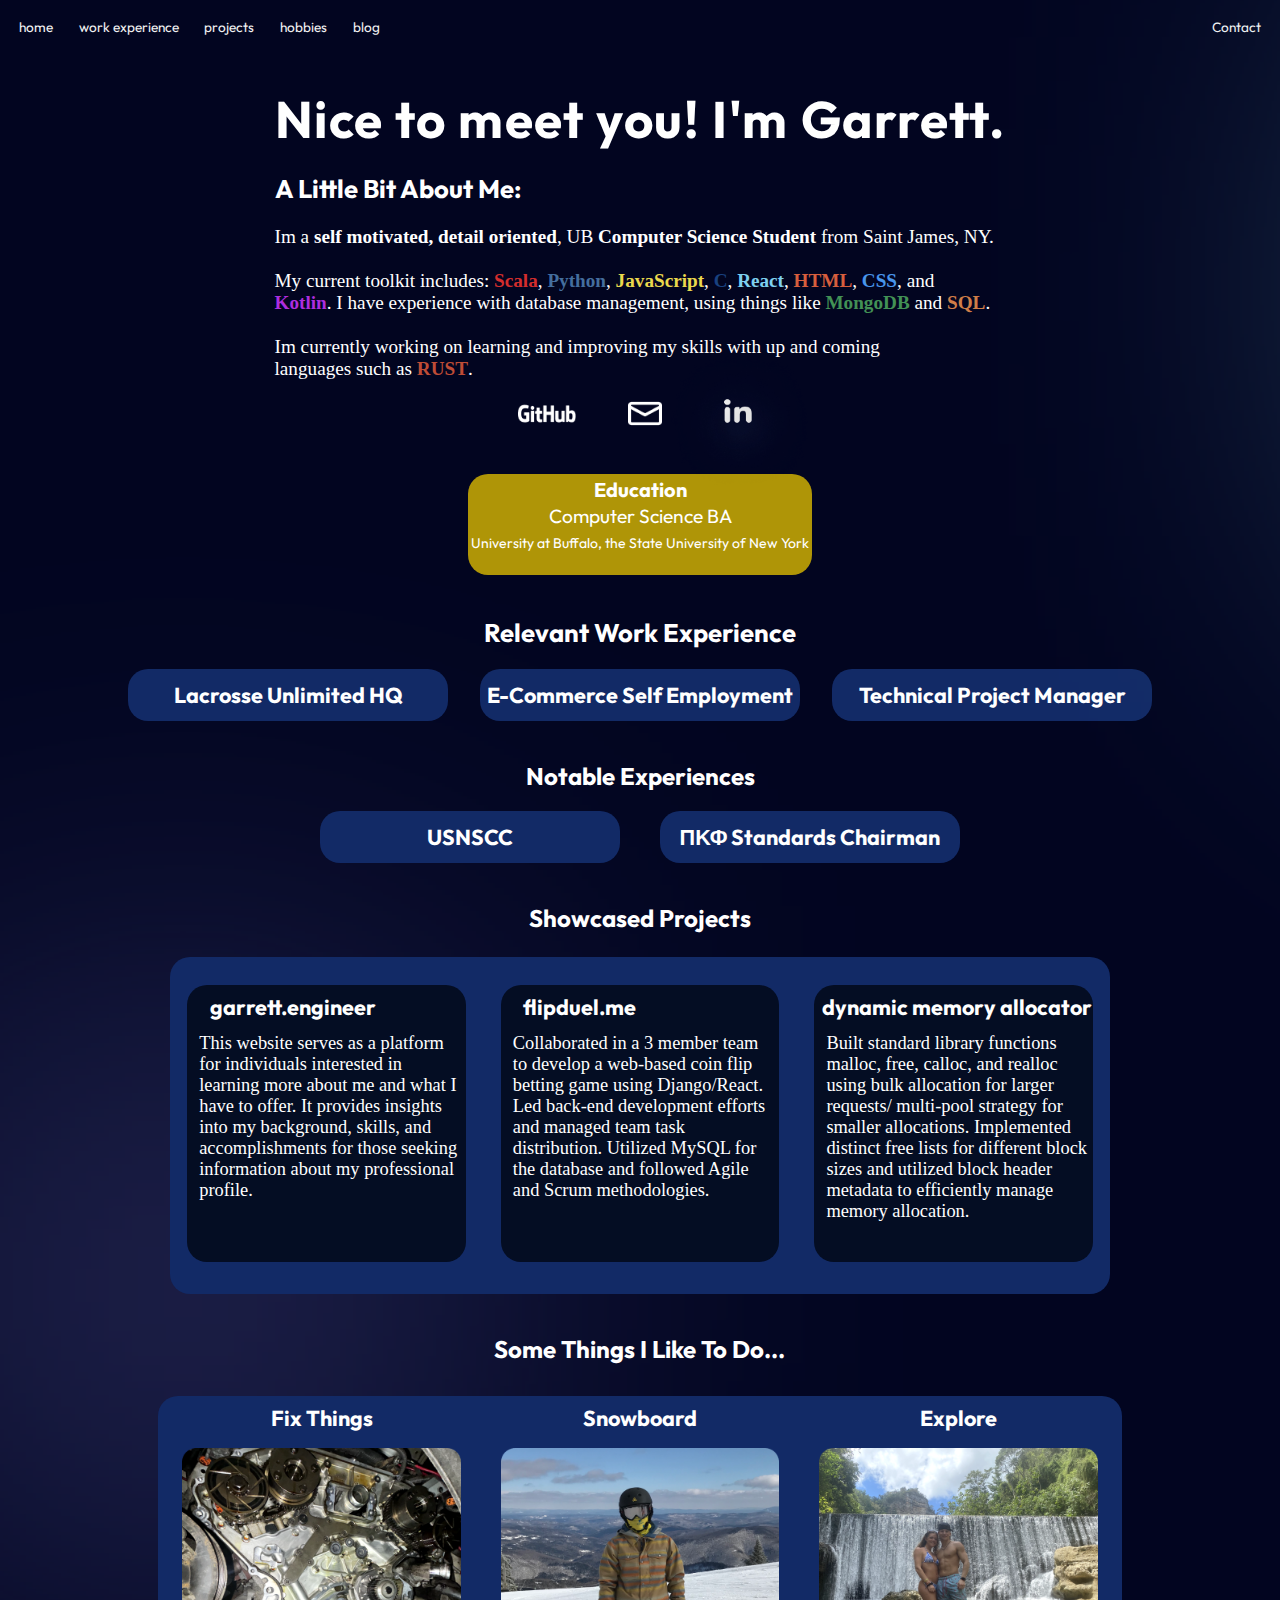
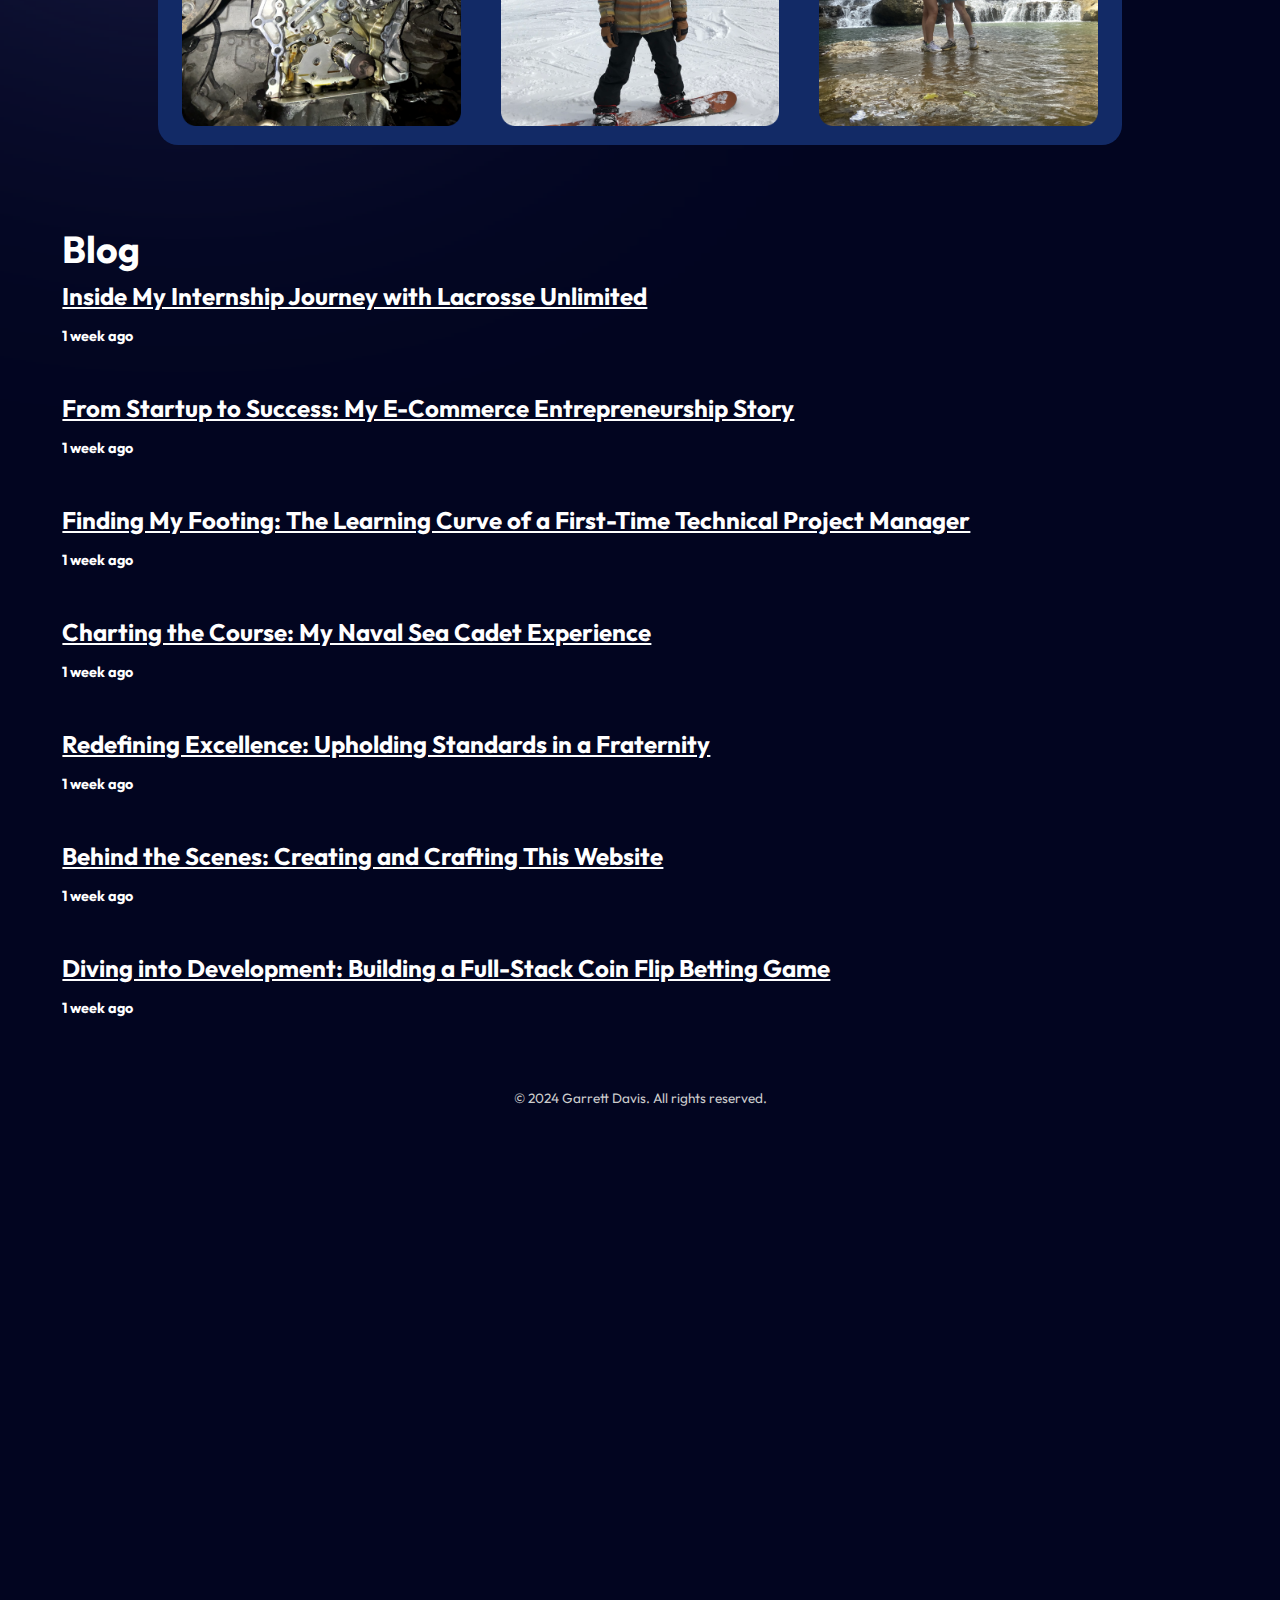
==== index.html @ 50f81adb "Adding Website Files" ====
<!DOCTYPE html>
<html lang="en">

<head>
    <meta name="viewport" content="width=device-width, initial-scale=1.0">
    <title>Garrett Davis's Personal Website</title>
    <link rel="stylesheet" href="app.css">
    <meta charset="UTF-8">

    <style>
        @import url('https://fonts.googleapis.com/css2?family=Outfit:wght@100..900&display=swap');
        </style>


</head>

<body>

    <!-- top nav bar -->
    <div class="topnav">
    <a href="#home">home</a>
    <a href="#workexperience">work experience</a>
    <a href="#projects">projects</a>
    <a href="#hobbies">hobbies</a>
    <a href="#blog">blog</a>
    <a href="#contact">Contact</a>
  </div>

    <div id = "home" class="heading-container">
        <h1>Nice to meet you! I'm Garrett.</h1>
        <h2>A Little Bit About Me:</h2>
        <h3>Im a <strong>self motivated, detail oriented</strong>, UB <strong>Computer Science Student</strong> from Saint James, NY.<br /><br />
            
            My current toolkit includes: <scala>Scala</scala>, <python>Python</python>, <javascript>JavaScript</javascript>, <C>C</C>, <react>React</react>, <htm>HTML</htm>, <css>CSS</css>, and<br />
            <kotlin>Kotlin</kotlin>. I have experience with database management, using things like <mongo>MongoDB</mongo> and <sql>SQL</sql>.<br /><br />
            Im currently working on learning and improving my skills with up and coming<br />
            languages such as <rust>RUST</rust>.
        </h3>
    </div>

 <div class="logo-container">
        <a href="https://github.com/garrett0524" target="_blank">
            <img src="images/logos/logo-github.png" alt="Logo" class="logo1">
        </a>
             
        <a href="mailto:garrettpdavis@yahoo.com">
            <img src="images/logos/mail.png" alt="Logo" class="logo2">
        </a>
        <a href="https://www.linkedin.com/in/garrett-davis-30b388271/" target="_blank">
            <img src="images/logos/in.png" alt="Logo" class="logo3">
        </a>
            
    </div>
      

    <div class="education-container">
        <div class="education-shape"></div>
        <div class="education-title">Education</div>
        <div class ="degree">Computer Science BA</div>
        <div class = "university">University at Buffalo, the State University of New York</div>
    </div>
      

    <div id="workexperience" class="work-experience-container">
        <div class="experience-label">Relevant Work Experience</div>
        <div class ="three-shapes">
            <div class="experience-shape">
                <div class="experience-label1">Lacrosse Unlimited HQ</div>
            </div> 
            <div class="experience-shape">
                <div class="experience-label2">E-Commerce Self Employment</div>
            </div>
            <div class="experience-shape">
                <div class="experience-label3">Technical Project Manager</div>
            </div>
        </div>

    </div>

   

    <div class = "notable-experiences-container">
        <div class="notable-label">Notable Experiences</div>
        <div class ="two-shapes">
            <div class="notable-shape">
                <div class="notable-label1">USNSCC</div>
            </div> 
            <div class="notable-shape">
                <div class="notable-label2">ΠΚΦ Standards Chairman</div>
            </div>
        </div>
        </div>
    </div>


    <div id= "projects" class = "showcased-projects-container">
        <div class="showcase-label">Showcased Projects</div>
        <div class="showcase-shape"> 
            <div class="project-shape">
                <div class = "project-label1">garrett.engineer</div>
                <div class = "project-desc1">This website serves as a platform for individuals interested in learning more about me and what I have to offer. It provides insights into my background, skills, and accomplishments for those seeking information about my professional profile.</div>
            </div>
            <div class="project-shape">
                <div class = "project-label2">flipduel.me</div>
                <div class = "project-desc2">Collaborated in a 3 member team to develop a web-based coin flip betting game using Django/React. Led back-end development efforts and managed team task distribution. Utilized MySQL for the database and followed Agile and Scrum methodologies.</div>

            </div>
            <div class="project-shape">
                <div class = "project-label3">dynamic memory allocator</div>
                <div class = "project-desc3">Built standard library functions malloc, free, calloc, and realloc using bulk allocation for larger requests/ multi-pool strategy for smaller allocations. Implemented distinct free lists for different block sizes and utilized block header metadata to efficiently manage memory allocation.</div>

            </div>
        </div>
    </div>
    



    <div id= "hobbies" class = "showcased-hobbies-container">
        <div class="hobbies-title">Some Things I Like To Do...</div>
        <div class="hobbies-shape"> 

            <div class = "hobby-container">
                <div class="hobbies-label">Fix Things</div>
                <img src="images/hobbies/Motor Pic.png" alt="Image" class="image1">
            </div>

            <div class = "hobby-container">
                <div class="hobbies-label">Snowboard</div>
                <img src="images/hobbies/Snowboard Pic.png" alt="Image" class="image2">
            </div>

            <div class = "hobby-container">
                <div class="hobbies-label">Explore</div>
                <img src="images/hobbies/waterfall pic.png" alt="Image" class="image3">
            </div>
        
        </div>
    </div>

    

    <div id = "blog" class = "blog-container">
        <div class="blog-title">Blog</div>
        <div class ="blog-posts">

            <a href="blog-posts/post1.html" class="post-link">
                <div class ="post1">
                <h4 class="post1-title">Inside My Internship Journey with Lacrosse Unlimited</h4>
                <h5 class="post1-date">1 week ago</h5>
            </div>
            </a>
            
            <a href="blog-posts/post2.html" class="post-link">
            <div class ="post2">
                <h4 class="post2-title">From Startup to Success: My E-Commerce Entrepreneurship Story</h4>
                <h5 class="post2-date">1 week ago</h5>
            </div>
            </a>    

            <a href="blog-posts/post3.html" class="post-link">
            <div class ="post3">
                <h4 class="post3-title">Finding My Footing: The Learning Curve of a First-Time Technical Project Manager</h4>
                <h5 class="post3-date">1 week ago</h5>
            </div>
            </a>

            <a href="blog-posts/post4.html" class="post-link">
            <div class ="post4">
                <h4 class="post4-title">Charting the Course: My Naval Sea Cadet Experience</h4>
                <h5 class="post4-date">1 week ago</h5>
            </div>
            </a>

            <a href="blog-posts/post5.html" class="post-link">
            <div class ="post5">
                <h4 class="post5-title">Redefining Excellence: Upholding Standards in a Fraternity</h4>
                <h5 class="post5-date">1 week ago</h5>
            </div>
            </a>

            <a href="blog-posts/post6.html" class="post-link">
            <div class ="post6">
                <h4 class="post6-title">Behind the Scenes: Creating and Crafting This Website</h4>
                <h5 class="post6-date">1 week ago</h5>
            </div>
            </a>

            <a href="blog-posts/post7.html" class="post-link">
            <div class ="post7">
                <h4 class="post7-title">Diving into Development: Building a Full-Stack Coin Flip Betting Game</h4>
                <h5 class="post7-date">1 week ago</h5>
            </div>
            </a>

        </div>
    </div>
    <footer class="footer">
        <p>&copy; 2024 Garrett Davis. All rights reserved.</p>
    </footer>
</body>


<div class="ellipse1"></div>
<div class="ellipse2"></div>
<!-- <div class="ellipse3"></div> -->
 

</html>
---- app.css ----
/* Define custom font */
/* @font-face {
    font-family: 'Outfit';
    src: url('Outfit/Outfit-VariableFont_wght.ttf') format('truetype');
    font-style: normal;
} */
html {
    scroll-behavior: smooth; /* Smooth scrolling behavior */
}



/* General styling for the entire body */
body {
    zoom: 80%;
    background-color: #020520;
    font-family: "Outfit", sans-serif;
    overflow-x: hidden; /* Prevent horizontal scrolling */
    max-width: 100%;
}

.topnav{
    background-color: #020520;
    overflow: hidden;
    /* position: fixed; Fixes the navbar at the top */
    top: 0; /* Aligns the navbar to the top of the viewport */
    width: 100%; /* Makes the navbar span the full width of the viewport */
    z-index: 1000; /* Ensures the navbar is above other elements */
    max-width: 100%;

}

/* Styling for navigation links inside the top nav bar (anchor links)*/
.topnav a {
    float: left;
    color: #f2f2f2;
    padding: 14px 16px;
    text-decoration: none;
    font-size: 17px;
    max-width: 100%;

}

.topnav a:hover {
    background-color: #ddd;
    color: black;
}


.topnav a:last-child {
    float: right; /* Override float:left for the last child (contact link) */
    margin-left: auto; /* Push the last child to the right edge */
}


.heading-container {
    max-width: 100%;

    width: fit-content;
    margin: 0 auto;
    align-items: center;
    color: white;
    text-align: center; /* Center align the text inside the container */
    padding-top: 50px; /* Adjust as needed */
    padding-bottom: 50px; /* Adjust as needed */


}

/* Styling for the main heading (Nice to meet you, I'm Garrett) */
h1 {
    font-size: 4em;
    font-weight: bold;
    letter-spacing: 2px;
    margin: 0; /* Remove default margin */
    max-width: 100%;

}

h2 {
    font-size: 2em;
    letter-spacing: 0px;
    text-align: left; /*Align the text of h2 to the left*/
    max-width: 100%;

}

h3{
    text-align: left; /* Align the text of h2 to the left */
    font-family: "Roboto";
    font-weight: 400;
    font-size: 24px;
    max-width: 100%;


}


scala {
    font-weight: bold;
    color: rgb(212, 45, 45);

}

python {
    font-weight: bold;
    color: #446E9E
}

javascript {
    font-weight: bold;
    color: #EBD94D;
}

c {
    font-weight: bold;
    color: #19417F;
}

react {
    font-weight: bold;
    color: #7ED0EF;
}

htm {
    font-weight: bold;
    color: #D65E3D;
}

css {
    font-weight: bold;
    color: #4895EC;
}

kotlin {
    font-weight: bold;
    color: #AD2EDE;
}

mongo {
    font-weight: bold;
    color: #429155;
}

sql {
    font-weight: bold;
    color: #D07E48;
}

rust {
    font-weight: bold;
    color: #BE4C36;
}

.ellipse1 {
    width: 658px;
    height: 639px;
    position: absolute;
    top: 38.31px;
    left: 1839.5px;
    border-radius: 1%;
    opacity: 50%;
    background-color: #8CE5FE; /* Opacity: 50% */
    filter: blur(300px); /* Gaussian blur with Blur: 300 */
    mix-blend-mode: pass-through; /* Layer mode: Pass through */
    
}


.ellipse2 {
    width: 658px;
    height: 639px;
    position: absolute;
    top: 1287px;
    left: -100px;
    border-radius: 1%;
    opacity: 60%;
    background-color: #7D7ED799; /* Opacity: 50% */
    filter: blur(300px); /* Gaussian blur with Blur: 300 */
    mix-blend-mode: pass-through; /* Layer mode: Pass through */
    z-index: -1;
}

.ellipse3 {
    width: 658px;
    height: 639px;
    position: fixed;
    top: 1056.5px;
    left: 594.17px;
    border-radius: 1%;
    opacity: 50%;
    background-color: #8CE5FE; /* Opacity: 50% */
    filter: blur(300px); /* Gaussian blur with Blur: 300 */

}


.logo-container{
    display: flex;
    justify-content: center;
    align-items: center;
    margin-top: -145px;
    max-width: 100%;



}
.logo1{
    /* position: absolute; */
    width:73px;
    height: 29px;
    margin-left: 85px;
    /* top: 510px;
    left: 613px; */
    
}

.logo2{
    /* position: absolute; */
    width:43px;
    height: 39px;
    /* top: 505px;*/
    margin-left: 65px;
}

.logo3{
    /* position: absolute; */
    width:220px;
    height: 210px;
    margin-top: 15px;
    margin-left: -10px;
}

.education-container{
    max-width: 100%;
}
.education-shape{
    width:430px;
    height:126px;
    background:#AF9507;
    margin: 0 auto;
    margin-top: -40px;
    border-radius: 25px; 
}


.education-title{
    font-family: "Outfit", sans-serif;
    font-weight: bold;
    font-size: 25px;
    color: white;
    text-align: center; /* Center align the text inside the container */
    margin-top: -123px;


}

.degree{
    font-family: "Outfit", sans-serif;
    font-size: 24px;
    color: white;
    text-align: center; 
    font-weight: normal;
    margin-top: 3px;

}

.university{
    font-family: "Outfit", sans-serif;
    font-size: 17.5px;
    color: white;
    text-align: center; 
    margin-top: 7px;
    font-weight: normal;

}

.work-experience-container{

    margin-top: 80px;

    text-align: center; /* Center align the text inside the container */

    margin-left: auto;
    margin-right: auto;
    width: fit-content;
    max-width: 100%;

}


.experience-label{
    font-family: "Outfit", sans-serif;
    font-size: 2rem;
    color: white;
    font-weight: bold;
}

.three-shapes{
    display: flex;
    justify-content: space-around;
    gap:40px;

}

.experience-shape{

    width:400px;
    height:65px;
    background:#122A66;
    margin: 0 auto;
    margin-top: 25px;
    border-radius: 25px; 
}

.experience-label1,.experience-label2,.experience-label3{
    display: flex; /* Arrange names horizontally */
    justify-content: space-around; /* Distribute names evenly within the container */
    font-family: "Outfit", sans-serif;
    font-size: 27px;
    color: white;
    font-weight: bold;
    margin-top: 15px;

}


.notable-experiences-container{
    max-width: 100%;

    margin-top: 50px;
    text-align: center; /* Center align the text inside the container */
    margin-left: auto;
    margin-right: auto;
    width: fit-content;
}

.notable-label{
    font-family: "Outfit", sans-serif;
    font-size: 30px;
    color: white;
    font-weight: bold;
}

.two-shapes{
    display: flex;
    justify-content: space-around;
    gap: 50px;
}

.notable-shape{
    width:375px;
    height:65px;
    background:#122A66;
    margin-top: 25px;
    border-radius: 25px; 
}


.notable-label1,.notable-label2{
    display: flex; /* Arrange names horizontally */
    justify-content: space-around; /* Distribute names evenly within the container */
    margin-top: 15px;
    font-weight: bold;
    font-family: "Outfit", sans-serif;
    font-size: 27px;
    color: white;
}   


.showcased-projects-container{
    max-width: 100%;

    margin-top: 50px;
    text-align: center; /* Center align the text inside the container */
    margin-left: auto;
    margin-right: auto;
    width: fit-content;

}

.showcase-label{
    font-family: "Outfit", sans-serif;
    font-size: 30px;
    color: white;
    font-weight: bold;

}


.showcase-shape{
    max-width: 100%;

    display: flex;
    justify-content: space-around;
    width:1176px;
    height:422px;
    background:#122A66;
    margin-top: 30px;
    border-radius: 25px; 


}

.project-shape{
    max-width: 100%;

    width: 348px;
    height: 347px;
    background-color: #040D23;
    border-radius: 25px; 
    margin-top: 35px;

}

/* Project Labels 1&2 */
.project-label1,.project-label2{
    font-family: "Outfit", sans-serif;
    color: white;
    font-size: 27px;
    font-weight: bold;
    float: left;
    margin-left: 28px;
    margin-top: 10px;
    
}

/* Project Labele 3 */

.project-label3{
    font-family: "Outfit", sans-serif;
    color: white;
    font-size: 27px;
    font-weight: bold;
    float: left;
    margin-left: 10px;
    margin-top: 10px;
}




.project-desc1,.project-desc2,.project-desc3{
    display: flex;
    width: 330px;
    font-family: "Roboto";
    color: white;
    font-size: 23px;
    font-weight: normal;
    text-align: left;
    margin-left: 15px;
    margin-top: 60px;



}


.showcased-hobbies-container{
    max-width: 100%;

    margin-top: 50px;
    text-align: center; /* Center align the text inside the container */
    margin-left: auto;
    margin-right: auto;
    width: fit-content;

}


.hobbies-shape{
    margin-top: 40px;
    display: flex;
    padding-left: 30px;
    padding-right: 30px;
    padding-bottom: 20px;
    gap: 50px;
    background:#122A66;
    border-radius: 25px;


}
.hobbies-title{
    font-family: "Outfit", sans-serif;
    font-size: 30px;
    color: white;
    font-weight: bold;

}

.image1,.image2,.image3{
    width:348px;
    height: 347px;
    margin-top: 20px;
}

 .hobbies-label{
    font-family: "Outfit", sans-serif;
    color: white;
    font-size: 27px;
    font-weight: bold;
    margin-top: 10px;
}



.blog-container{
    max-width: 100%;

    text-align: Left; /* Center align the text inside the container */
    margin-top: 100px;
    margin-left: 70px;


}

.blog-title{
    display: flex;
    /* margin-bottom: 25px; */
    font-family: "Outfit", sans-serif;
    font-size: 47px;
    color: white;
    font-weight: bold;
}

.blog-posts{
    display: flex;
    flex-wrap: wrap;
    justify-content: flex-start;
    /* gap:50px; */

}

.post1, .post2, .post3, .post4, .post5, .post6, .post7 {
    flex: 0 0 100%; /* Each post takes up 100% of the width */
}

.post-link {
    text-decoration: none; /* Remove underline from links */
    color: inherit; /* Inherit text color */
    width: 100%; /* Each post takes up 100% width */
    margin-bottom: 20px; /* Add some space between posts */
    display: block; /* Make anchor tag behave as a block element */
}


h4{
    display: flex;
    font-family: "Outfit", sans-serif;
    font-size: 30px;
    color: white;
    font-weight: bold;
    margin-top: 10px;
    text-decoration: underline;
}

h5{
    font-family: "Outfit", sans-serif;
    font-size: 18px;
    color: white;
    margin-top: -20px;

}

.heading-container {
    scroll-margin-top: 20vh; /* Adjust as needed to center vertically */
}

.work-experience-container {
    scroll-margin-top: 20vh; /* Adjust as needed to center vertically */
}
.showcased-projects-container {
    scroll-margin-top: 20vh; /* Adjust as needed to center vertically */
}

.showcased-hobbies-container {
    scroll-margin-top: 20vh; /* Adjust as needed to center vertically */
}
.blog-container {
    scroll-margin-top: 20vh; /* Adjust as needed to center vertically */
}

.footer {
    text-align: center;
    margin-top: 40px;
    font-size: 17px;
    color: #ccc;
}



/* Responsive Design */

@media only screen and (max-width: 600px) {
    .ellipse1, .ellipse2, .ellipse3 {
        display: none; /* Hide ellipses on smaller screens */
    }

    .topnav{
        display: none; /* Hide nav bar on smaller screens */
    }

    h2,h3{
        text-align: center; /*Align the text of h2 to the left*/

    }
    .logo-container{
        margin-top: -120px;
    }

   .three-shapes{
        display: grid; /* Display labels as block elements for stacked layout */
        font-size: 22px; /* Reduce font size for better fit */
        text-align: center; /* Center align labels */
        gap: 0px;
    }

    .two-shapes{
        display: grid; /* Display labels as block elements for stacked layout */
        font-size: 22px; /* Reduce font size for better fit */
        text-align: center; /* Center align labels */
        gap: 0px;
    }
    
    .showcase-shape {
        overflow-x: auto; /* Enable horizontal scrolling */
        -webkit-overflow-scrolling: touch; /* Smooth scrolling on iOS */
        justify-content: flex-start; /* Start projects from left */
        scrollbar-width: thin; /* Show a thin scrollbar */
        scrollbar-color: #fff transparent; /* Customize the scrollbar colors */
    }

    .project-shape {
        max-width: 80%; /* Remove maximum width */
        margin: 0 5px; /* Adjust spacing between projects */
        margin-top: 40px;
        margin-left: 20px;
    }


    .hobbies-shape {
        overflow-x: auto; /* Enable horizontal scrolling */
        -webkit-overflow-scrolling: touch; /* Smooth scrolling on iOS */
        justify-content: flex-start; /* Start projects from left */
        scrollbar-width: thin; /* Show a thin scrollbar */
        scrollbar-color: #fff transparent; /* Customize the scrollbar colors */
    }

    .hobby-container {
        max-width: 80%; /* Remove maximum width */
        margin: 0 5px; /* Adjust spacing between projects */
        margin-top: 10px;
        margin-left: 0px;
    }

    .blog-container{
        margin-left: 10px;
    }


  


    
}
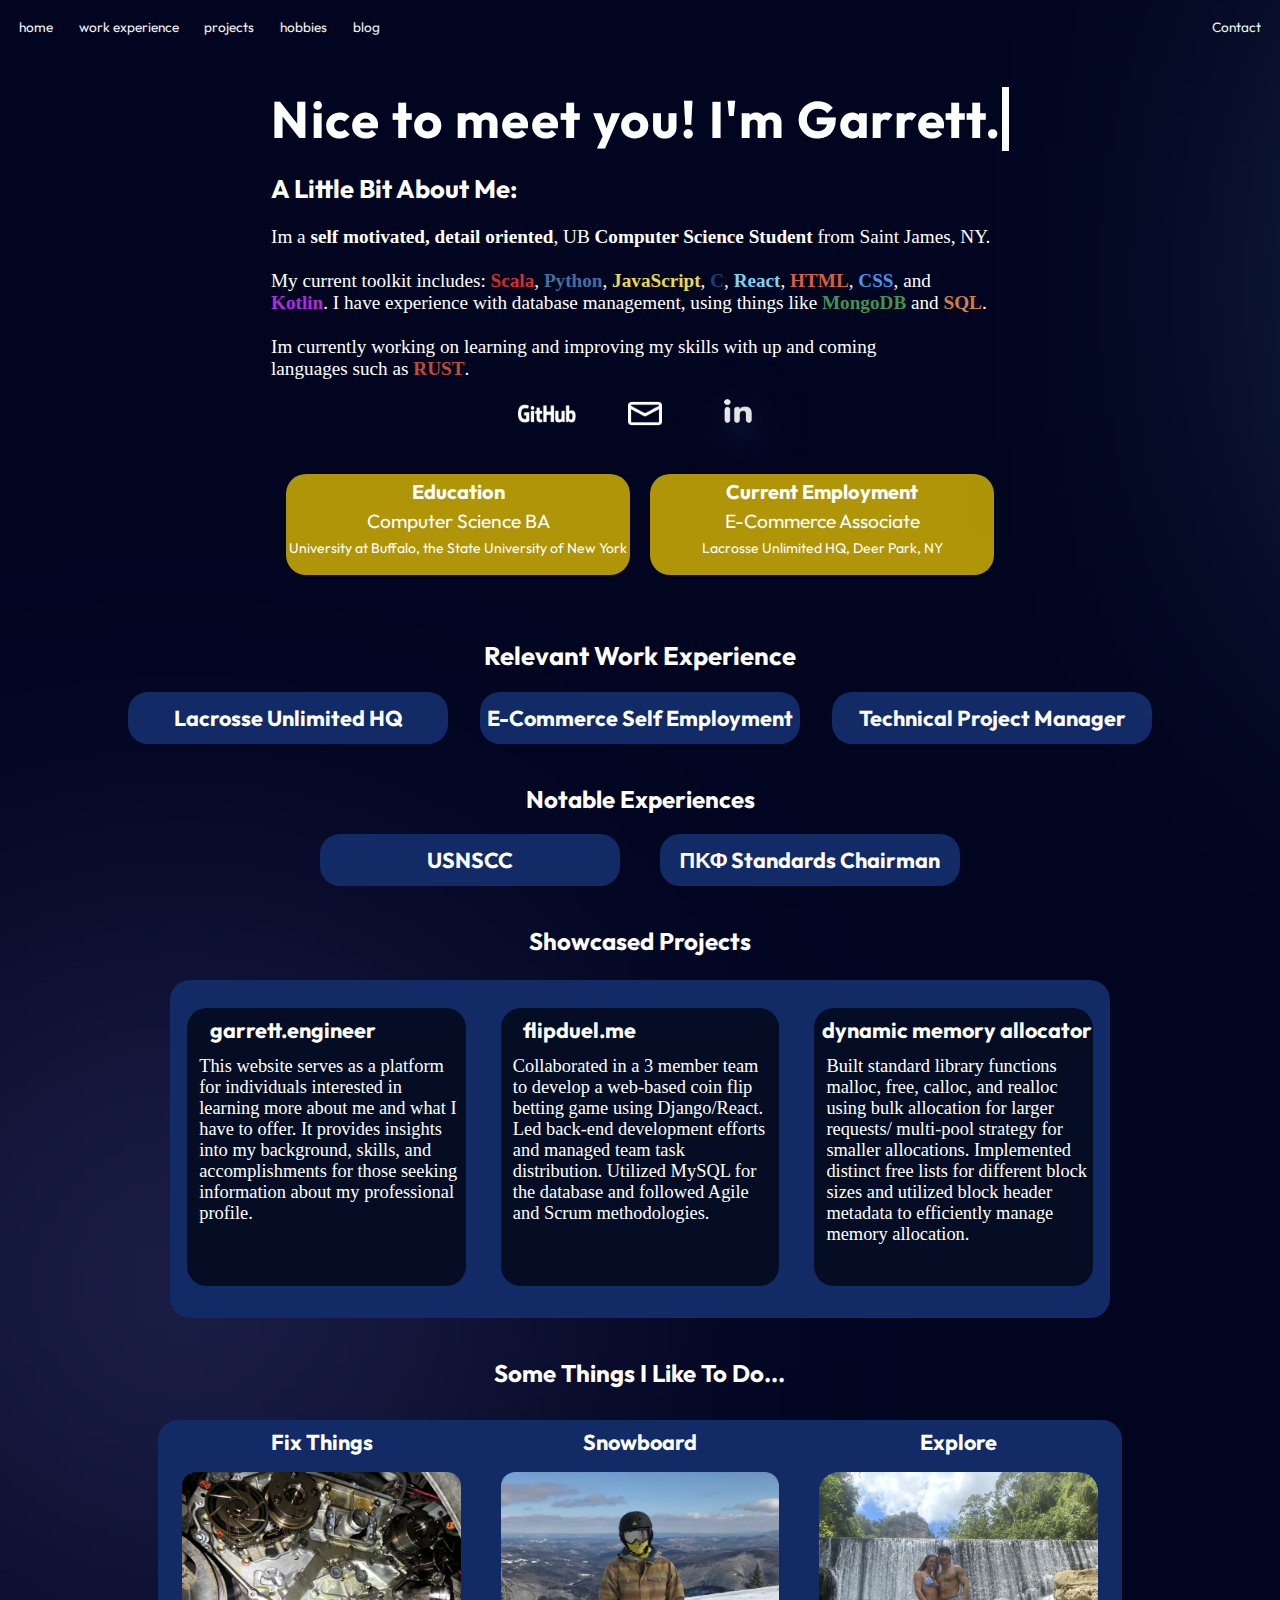
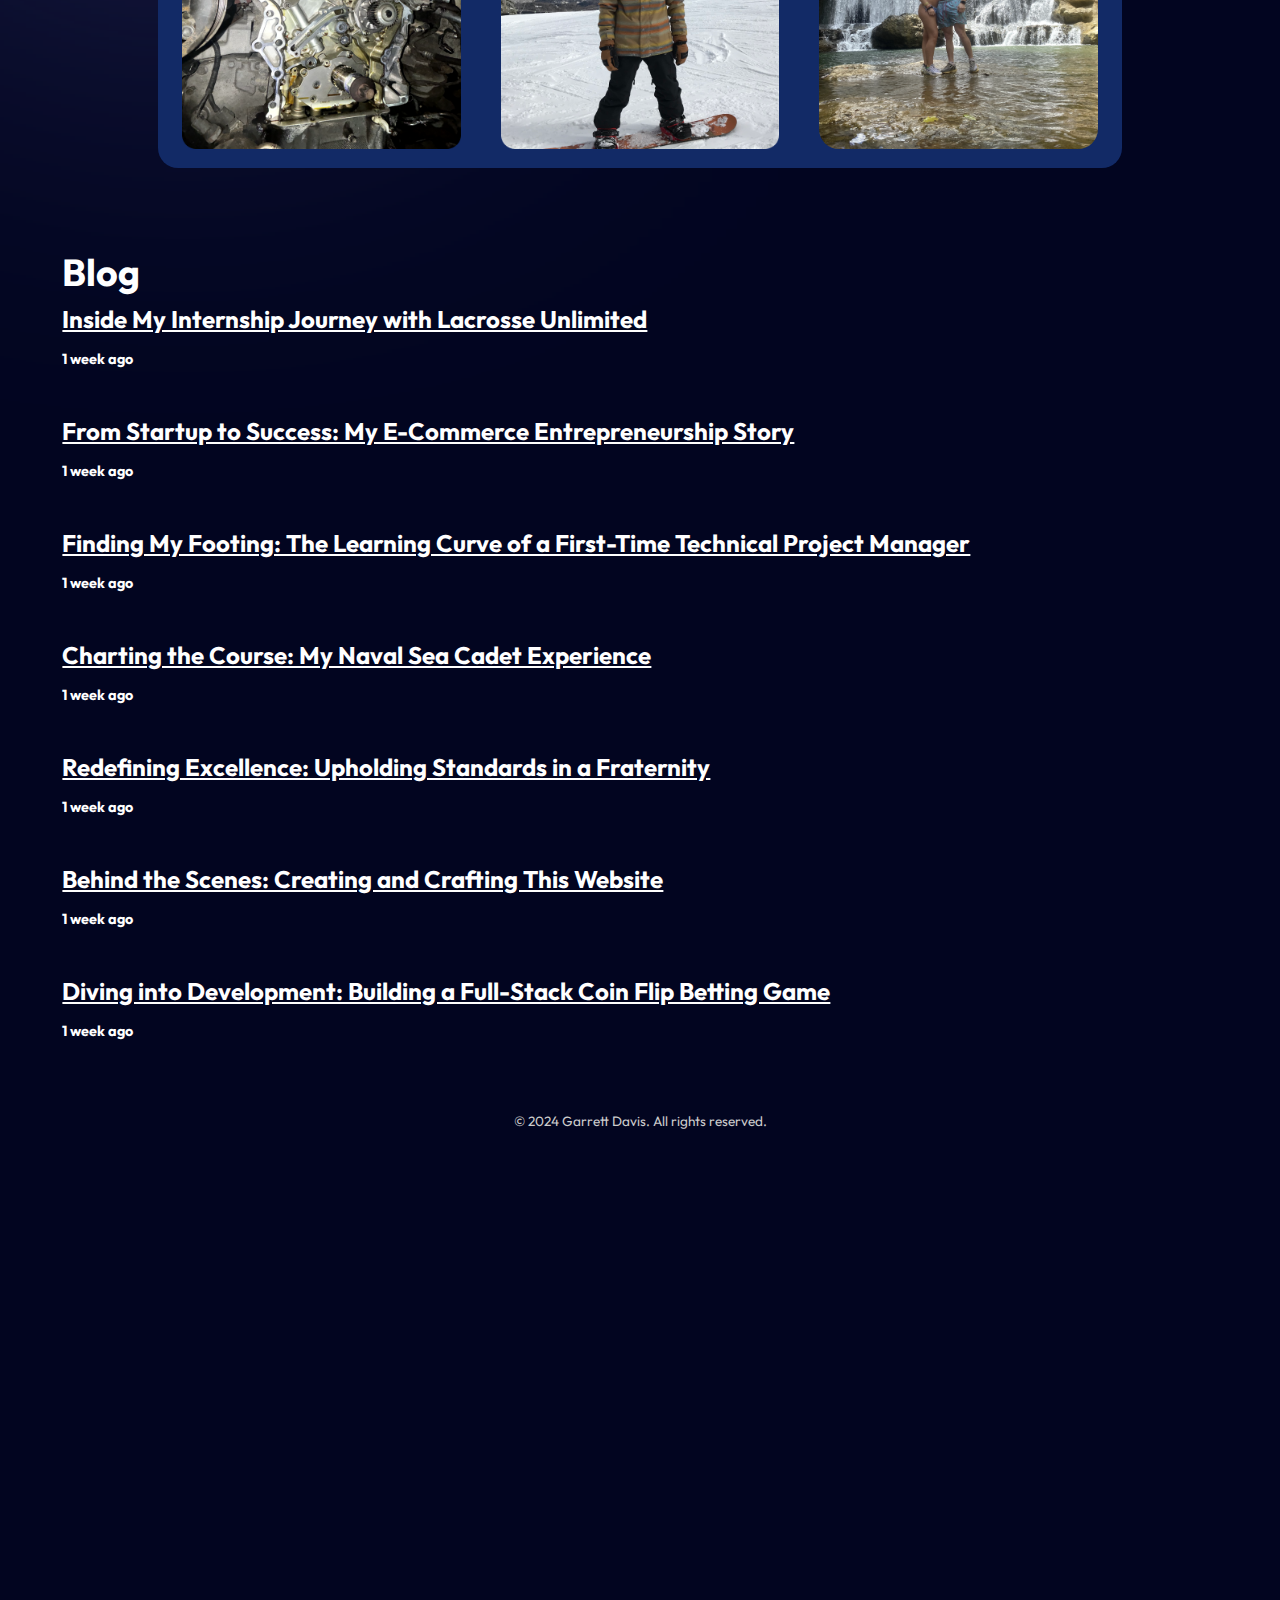
==== commit bfb94026: "Updates to site" ====
--- a/index.html
+++ b/index.html
@@ -10,7 +10,6 @@
     <style>
         @import url('https://fonts.googleapis.com/css2?family=Outfit:wght@100..900&display=swap');
         </style>
-
 
 </head>
 
@@ -23,7 +22,7 @@
     <a href="#projects">projects</a>
     <a href="#hobbies">hobbies</a>
     <a href="#blog">blog</a>
-    <a href="#contact">Contact</a>
+    <a href="contactme/contact.html">Contact</a>
   </div>
 
     <div id = "home" class="heading-container">
@@ -54,10 +53,17 @@
       
 
     <div class="education-container">
-        <div class="education-shape"></div>
-        <div class="education-title">Education</div>
-        <div class ="degree">Computer Science BA</div>
-        <div class = "university">University at Buffalo, the State University of New York</div>
+        <div class="education-shape">
+            <div class="education-title">Education</div>
+            <div class ="degree">Computer Science BA</div>
+            <div class = "university">University at Buffalo, the State University of New York</div>
+        </div>
+        <div class="employment-shape">
+            <div class="employment-title">Current Employment</div>
+            <div class ="job-title">E-Commerce Associate</div>
+            <div class = "location">Lacrosse Unlimited HQ, Deer Park, NY</div>
+        </div>
+
     </div>
       
 
@@ -134,6 +140,7 @@
                 <div class="hobbies-label">Explore</div>
                 <img src="images/hobbies/waterfall pic.png" alt="Image" class="image3">
             </div>
+
         
         </div>
     </div>
--- a/app.css
+++ b/app.css
@@ -8,8 +8,6 @@
     scroll-behavior: smooth; /* Smooth scrolling behavior */
 }
 
-
-
 /* General styling for the entire body */
 body {
     zoom: 80%;
@@ -67,15 +65,29 @@
 
 }
 
-/* Styling for the main heading (Nice to meet you, I'm Garrett) */
 h1 {
     font-size: 4em;
     font-weight: bold;
     letter-spacing: 2px;
-    margin: 0; /* Remove default margin */
-    max-width: 100%;
-
-}
+    margin: 0; 
+    overflow: hidden; 
+
+    border-right: 0.15em solid white; 
+    white-space: nowrap; 
+    animation: typing 1.75s steps(40, end) forwards, blink-caret 0.75s step-end infinite;  
+}
+
+@keyframes typing {
+    from { width: 0 }
+    to { width: 100% }
+}
+
+@keyframes blink-caret {
+    from, to { border-color: transparent }
+    50% { border-color: white }
+}  
+
+
 
 h2 {
     font-size: 2em;
@@ -232,40 +244,55 @@
 }
 
 .education-container{
-    max-width: 100%;
+    display: flex;
+    align-items: center;
+    max-width: 100%;
+    width: fit-content;
+    margin-left: auto;
+    margin-right: auto;
+    gap: 25px;
+
+
 }
 .education-shape{
     width:430px;
     height:126px;
     background:#AF9507;
-    margin: 0 auto;
     margin-top: -40px;
     border-radius: 25px; 
 }
 
-
-.education-title{
+.employment-shape{
+    
+    width:430px;
+    height:126px;
+    background:#AF9507;
+    margin-top: -40px;
+    border-radius: 25px; 
+}
+
+.education-title,.employment-title{
     font-family: "Outfit", sans-serif;
     font-weight: bold;
     font-size: 25px;
     color: white;
     text-align: center; /* Center align the text inside the container */
-    margin-top: -123px;
-
-
-}
-
-.degree{
+    margin-top: 6px;
+
+
+}
+
+.degree,.job-title{
     font-family: "Outfit", sans-serif;
     font-size: 24px;
     color: white;
     text-align: center; 
     font-weight: normal;
-    margin-top: 3px;
-
-}
-
-.university{
+    margin-top: 6px;
+
+}
+
+.university,.location{
     font-family: "Outfit", sans-serif;
     font-size: 17.5px;
     color: white;
@@ -399,8 +426,12 @@
     margin-top: 30px;
     border-radius: 25px; 
 
-
-}
+    overflow-x: auto; /* Enable horizontal scrolling */
+
+
+}
+
+
 
 .project-shape{
     max-width: 100%;
@@ -494,6 +525,10 @@
     margin-top: 20px;
 }
 
+.image3{
+    border-radius: 25px;
+}
+
  .hobbies-label{
     font-family: "Outfit", sans-serif;
     color: white;
@@ -592,6 +627,17 @@
 /* Responsive Design */
 
 @media only screen and (max-width: 600px) {
+
+    h1 {
+        font-size: 2.5em;
+        white-space: normal;
+        overflow: visible;
+        text-align: center; /* Maintain center alignment on mobile */
+        animation: none; 
+        border-right: none;
+
+    }
+
     .ellipse1, .ellipse2, .ellipse3 {
         display: none; /* Hide ellipses on smaller screens */
     }
@@ -606,6 +652,11 @@
     }
     .logo-container{
         margin-top: -120px;
+    }
+
+    .education-container{
+
+        gap: 10px
     }
 
    .three-shapes{
